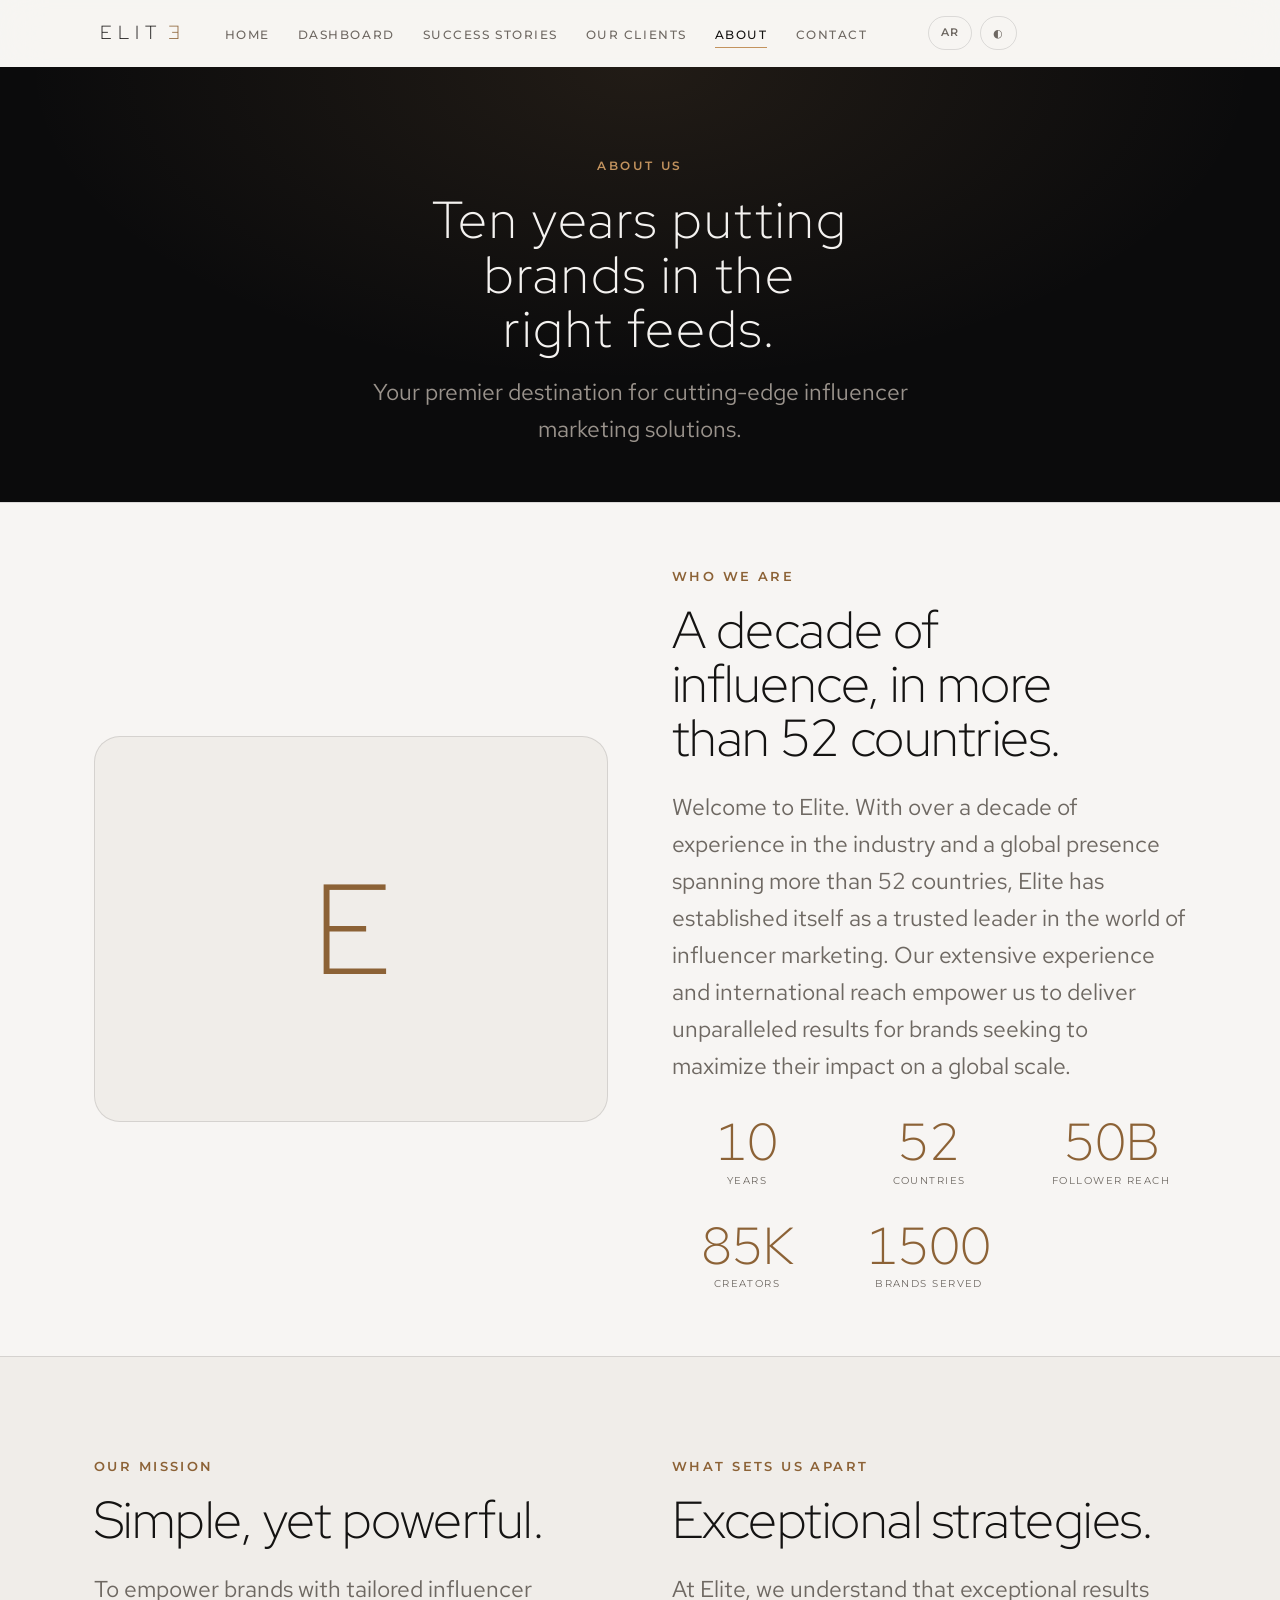
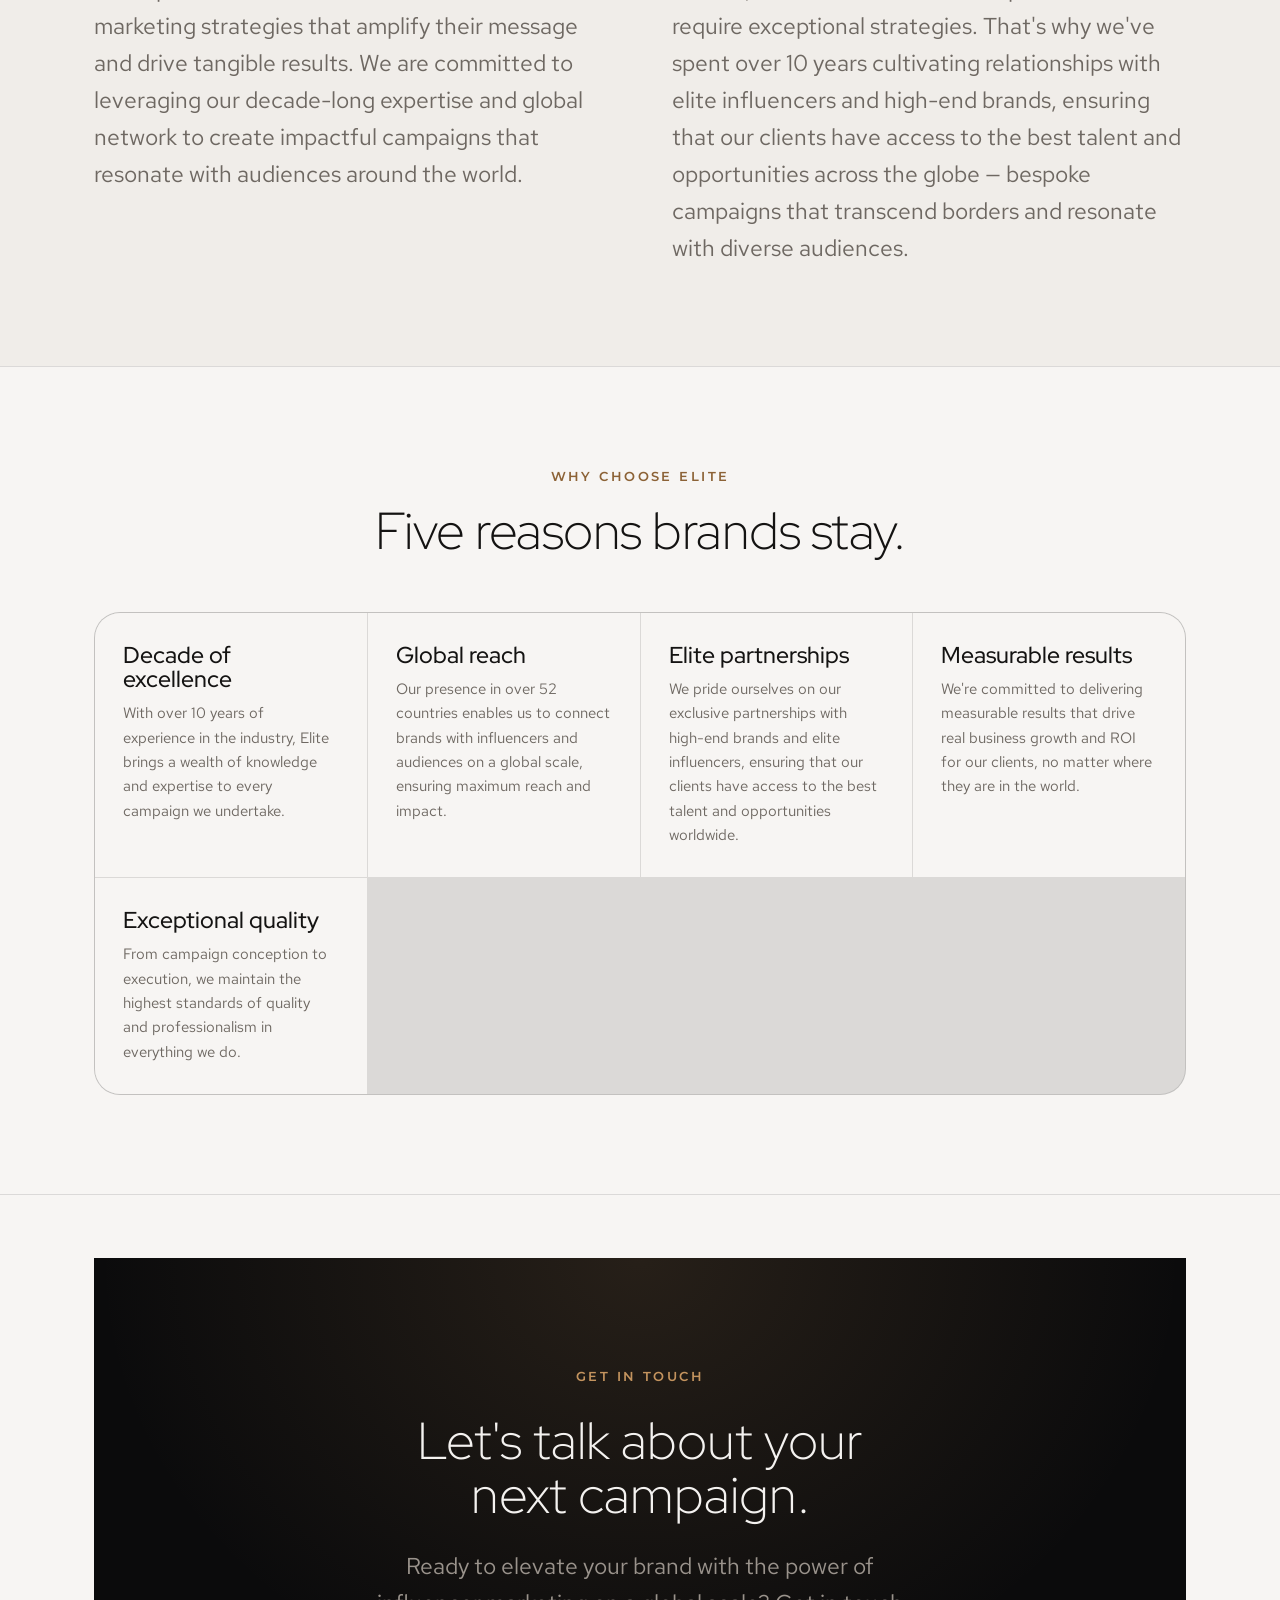
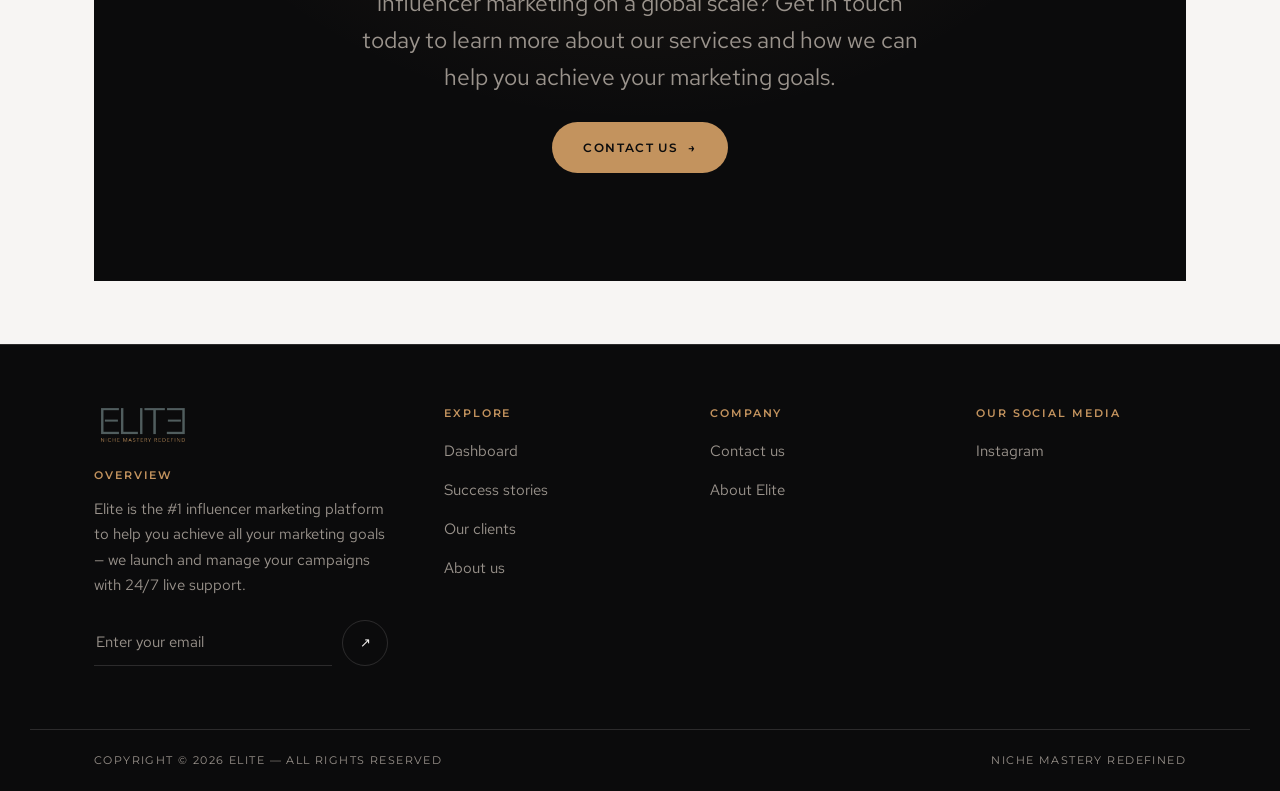
==== about.html @ cc42a71d "Elite redesign: bilingual static site with real campaign media A twelve-page EN/AR static site built" ====
<!DOCTYPE html>
<html lang="en" dir="ltr">
<head>
<meta charset="utf-8">
<meta name="viewport" content="width=device-width, initial-scale=1, viewport-fit=cover">
<title>About Us — Elite</title>
<meta name="description" content="Over a decade of influencer marketing across more than 52 countries. Elite's mission, approach and reasons brands stay.">
<meta name="theme-color" content="#0B0B0C">
<link rel="canonical" href="https://eelite.vercel.app/about.html">
<link rel="alternate" hreflang="en" href="https://eelite.vercel.app/about.html">
<link rel="alternate" hreflang="ar" href="https://eelite.vercel.app/ar/about.html">
<link rel="alternate" hreflang="x-default" href="https://eelite.vercel.app/about.html">
<link rel="icon" href="assets/img/elite-logo.svg" type="image/svg+xml">
<meta property="og:type" content="website">
<meta property="og:site_name" content="Elite">
<meta property="og:locale" content="en_US">
<meta property="og:title" content="About Us — Elite">
<meta property="og:description" content="Over a decade of influencer marketing across more than 52 countries. Elite's mission, approach and reasons brands stay.">
<meta property="og:url" content="https://eelite.vercel.app/about.html">
<meta property="og:image" content="https://eelite.vercel.app/assets/img/elite-logo.svg">
<meta name="twitter:card" content="summary_large_image">
<link rel="preconnect" href="https://fonts.googleapis.com">
<link rel="preconnect" href="https://fonts.gstatic.com" crossorigin>
<link href="https://fonts.googleapis.com/css2?family=Red+Hat+Display:wght@300;400;500;700&family=Red+Hat+Text:wght@400;500&family=Montserrat:wght@500;600&display=swap" rel="stylesheet">
<link rel="stylesheet" href="assets/css/elite.css">
<script>(function(){try{var t=localStorage.getItem('elite-theme');if(t)document.documentElement.setAttribute('data-theme',t);}catch(e){}})();</script>
</head>
<body data-page="about">
<a class="skip" href="#main">Skip to content</a>
<header class="nav" id="nav">
  <div class="wrap nav-in">
    <a class="mark nav-mark" href="index.html" aria-label="Elite — home">ELIT<span class="flip">E</span></a>
    <nav aria-label="Primary">
      <ul class="nav-links"><li><a href="index.html">Home</a></li><li><a href="dashboard.html">Dashboard</a></li><li><a href="case-studies.html">Success Stories</a></li><li><a href="sponsors.html">Our Clients</a></li><li><a href="about.html" aria-current="page">About</a></li><li><a href="contacts.html">Contact</a></li></ul>
    </nav>
    <div class="nav-tools">
      <a class="chip-btn" href="ar/about.html" hreflang="ar" lang="ar" aria-label="Switch language to Arabic">AR</a>
      <button class="chip-btn" id="theme" type="button" aria-label="Switch theme"><span aria-hidden="true">◐</span></button>
      <button class="chip-btn nav-burger" id="burger" type="button" aria-expanded="false" aria-controls="mnav" aria-label="Open menu"><span class="burger-bars" aria-hidden="true"></span></button>
    </div>
  </div>
  <nav class="mnav" id="mnav" data-open="false" aria-label="Primary, mobile"><ul class="wrap"><li><a href="index.html">Home</a></li><li><a href="dashboard.html">Dashboard</a></li><li><a href="case-studies.html">Success Stories</a></li><li><a href="sponsors.html">Our Clients</a></li><li><a href="about.html" aria-current="page">About</a></li><li><a href="contacts.html">Contact</a></li></ul></nav>
</header>

<main id="main">
  <section class="pagehead"><div class="wrap pagehead-in">
    <p class="tag">ABOUT US</p><h1>Ten years putting brands in the right feeds.</h1>
    <p class="lede">Your premier destination for cutting-edge influencer marketing solutions.</p>
  </div></section>
  <section class="sec sec--tight"><div class="wrap">
    <div class="split">
      <div class="split__media reveal" style="display:grid;place-items:center;color:var(--gold-text);font-family:'Red Hat Display',sans-serif;font-size:8rem;font-weight:300">E</div>
      <div class="reveal" style="transition-delay:.1s">
        <p class="eyebrow">Who we are</p>
        <h2 class="sec-title mt-4">A decade of influence, in more than 52 countries.</h2>
        <p class="lede mt-6">Welcome to Elite. With over a decade of experience in the industry and a global presence spanning more than 52 countries, Elite has established itself as a trusted leader in the world of influencer marketing. Our extensive experience and international reach empower us to deliver unparalleled results for brands seeking to maximize their impact on a global scale.</p>
        <div class="stat-grid mt-8">
          <div class="stat"><span class="stat__value" data-count="10">10</span><span class="stat__label">Years</span></div>
          <div class="stat"><span class="stat__value" data-count="52">52</span><span class="stat__label">Countries</span></div>
          <div class="stat"><span class="stat__value" data-count="50" data-suffix="B">50B</span><span class="stat__label">Follower reach</span></div>
          <div class="stat"><span class="stat__value" data-count="85" data-suffix="K">85K</span><span class="stat__label">Creators</span></div>
          <div class="stat"><span class="stat__value" data-count="1500">1500</span><span class="stat__label">Brands served</span></div>
        </div>
      </div>
    </div>
  </div></section>
  <section class="sec sec--sunken"><div class="wrap">
    <div class="proof">
      <div class="reveal"><p class="eyebrow">Our mission</p><h2 class="sec-title mt-4">Simple, yet powerful.</h2><p class="lede mt-6">To empower brands with tailored influencer marketing strategies that amplify their message and drive tangible results. We are committed to leveraging our decade-long expertise and global network to create impactful campaigns that resonate with audiences around the world.</p></div>
      <div class="reveal" style="transition-delay:.1s"><p class="eyebrow">What sets us apart</p><h2 class="sec-title mt-4">Exceptional strategies.</h2><p class="lede mt-6">At Elite, we understand that exceptional results require exceptional strategies. That's why we've spent over 10 years cultivating relationships with elite influencers and high-end brands, ensuring that our clients have access to the best talent and opportunities across the globe — bespoke campaigns that transcend borders and resonate with diverse audiences.</p></div>
    </div>
  </div></section>
  <section class="sec"><div class="wrap">
    <div class="sec-head sec-head--center reveal"><p class="eyebrow">Why choose Elite</p><h2 class="sec-title">Five reasons brands stay.</h2></div>
    <div class="why reveal mt-8"><div class="why-item"><h3>Decade of excellence</h3><p>With over 10 years of experience in the industry, Elite brings a wealth of knowledge and expertise to every campaign we undertake.</p></div><div class="why-item"><h3>Global reach</h3><p>Our presence in over 52 countries enables us to connect brands with influencers and audiences on a global scale, ensuring maximum reach and impact.</p></div><div class="why-item"><h3>Elite partnerships</h3><p>We pride ourselves on our exclusive partnerships with high-end brands and elite influencers, ensuring that our clients have access to the best talent and opportunities worldwide.</p></div><div class="why-item"><h3>Measurable results</h3><p>We're committed to delivering measurable results that drive real business growth and ROI for our clients, no matter where they are in the world.</p></div><div class="why-item"><h3>Exceptional quality</h3><p>From campaign conception to execution, we maintain the highest standards of quality and professionalism in everything we do.</p></div></div>
  </div></section>
  <section class="sec sec--tight"><div class="wrap">
    <div class="cta"><div class="wrap cta-in"><p class="eyebrow">Get in touch</p><h2 class="cta-title">Let's talk about your next campaign.</h2><p class="cta-lede">Ready to elevate your brand with the power of influencer marketing on a global scale? Get in touch today to learn more about our services and how we can help you achieve your marketing goals.</p><a class="btn btn-gold" href="contacts.html">Contact us <span class="arrow" aria-hidden="true">→</span></a></div></div>
  </div></section>
</main><footer class="foot">
  <div class="wrap foot-in">
    <div>
      <span class="mark foot-mark"><span class="mark-img"><img src="assets/img/elite-logo.svg" alt="Elite — Niche Mastery Redefined" width="572" height="232" loading="lazy" decoding="async"></span></span>
      <h4>Overview</h4>
      <p>Elite is the #1 influencer marketing platform to help you achieve all your marketing goals — we launch and manage your campaigns with 24/7 live support.</p>
      <form class="sub" data-validate data-success="You're subscribed. Welcome to Elite.">
        <label class="sr" for="nl-email">Email address</label>
        <input id="nl-email" type="email" name="email" placeholder="Enter your email" autocomplete="email" required>
        <button type="submit" aria-label="Subscribe to the newsletter">↗</button>
      </form>
    </div>
    <div><h4>Explore</h4><ul class="foot-list"><li><a href="dashboard.html">Dashboard</a></li><li><a href="case-studies.html">Success stories</a></li><li><a href="sponsors.html">Our clients</a></li><li><a href="about.html">About us</a></li></ul></div>
    <div><h4>Company</h4><ul class="foot-list"><li><a href="contacts.html">Contact us</a></li><li><a href="about.html">About Elite</a></li></ul></div>
    <div><h4>Our social media</h4><ul class="foot-list"><li><a href="https://instagram.com" target="_blank" rel="noopener">Instagram</a></li></ul></div>
  </div>
  <div class="wrap foot-bottom">
    <span>Copyright © <span data-year>2026</span> Elite — all rights reserved</span>
    <span>Niche Mastery Redefined</span>
  </div>
</footer>
<div class="toast" id="toast" role="status" aria-live="polite"></div>
<script src="assets/js/elite.js" defer></script>
</body>
</html>
---- assets/css/elite.css ----
/* ============================================================
   ELITƎ redesign — design system
   Ported from elite-redesign/index.html + extended for full site
   ============================================================ */

/* ============ TOKENS — light is the base set ============ */
:root{
  --bg:#F7F5F3;
  --surface:#FFFFFF;
  --surface-2:#F0EDE9;
  --ink:#141312;
  --ink-soft:#6E6862;
  --line:rgba(20,19,18,.12);
  --line-strong:rgba(20,19,18,.22);
  --gold:#C3935E;
  --gold-text:#8C6236;
  --shadow:0 1px 2px rgba(20,19,18,.04),0 12px 40px rgba(20,19,18,.07);

  /* fixed, theme-independent cinematic band */
  --obsidian:#0B0B0C;
  --on-obsidian:#F4F2F0;
  --on-obsidian-soft:#9A938C;
  --line-obsidian:rgba(244,242,240,.14);

  --maxw:1220px;
  --gutter:clamp(20px,5vw,64px);
  --r-card:26px;
  --r-pill:50px;
  --step--1:clamp(.78rem,.76rem + .1vw,.84rem);
  --step-0:clamp(1rem,.97rem + .16vw,1.09rem);
  --step-1:clamp(1.22rem,1.14rem + .38vw,1.45rem);
  --step-2:clamp(1.6rem,1.4rem + .95vw,2.3rem);
  --step-3:clamp(2.1rem,1.7rem + 1.9vw,3.4rem);
  --step-4:clamp(2.9rem,1.9rem + 4.6vw,6.2rem);
}
@media (prefers-color-scheme:dark){
  :root:not([data-theme="light"]){
    --bg:#0B0B0C; --surface:#151415; --surface-2:#1C1B1B;
    --ink:#F4F2F0; --ink-soft:#9A938C;
    --line:rgba(244,242,240,.13); --line-strong:rgba(244,242,240,.26);
    --gold-text:#D2A671;
    --shadow:0 1px 2px rgba(0,0,0,.4),0 18px 50px rgba(0,0,0,.5);
  }
}
:root[data-theme="dark"]{
  --bg:#0B0B0C; --surface:#151415; --surface-2:#1C1B1B;
  --ink:#F4F2F0; --ink-soft:#9A938C;
  --line:rgba(244,242,240,.13); --line-strong:rgba(244,242,240,.26);
  --gold-text:#D2A671;
  --shadow:0 1px 2px rgba(0,0,0,.4),0 18px 50px rgba(0,0,0,.5);
}

/* ============ BASE ============ */
*,*::before,*::after{box-sizing:border-box}
[hidden]{display:none !important}
body{
  margin:0;background:var(--bg);color:var(--ink);
  font-family:"Red Hat Text",system-ui,-apple-system,"Segoe UI",sans-serif;
  font-size:var(--step-0);line-height:1.6;
  -webkit-font-smoothing:antialiased;text-rendering:optimizeLegibility;
}
h1,h2,h3,h4{font-family:"Red Hat Display",system-ui,sans-serif;font-weight:300;margin:0;text-wrap:balance;line-height:1.05}
p{margin:0}
a{color:inherit;text-decoration:none}
img{max-width:100%}
ul,ol{margin:0;padding:0}
li{list-style:none}
:root[data-theme="dark"]{color-scheme:dark}
:root[data-theme="light"]{color-scheme:light}
:root:not([data-theme]){color-scheme:light dark}
:root{color-scheme:light dark}
:focus-visible{outline:2px solid var(--gold);outline-offset:3px;border-radius:4px}
.wrap{max-width:var(--maxw);margin-inline:auto;padding-inline:var(--gutter)}
.eyebrow{
  font-family:Montserrat,system-ui,sans-serif;font-weight:600;
  font-size:var(--step--1);letter-spacing:.18em;text-transform:uppercase;
  color:var(--gold-text);margin:0;
}
.skip{position:absolute;left:-9999px;top:0;background:var(--gold);color:#0B0B0C;padding:12px 20px;z-index:100;border-radius:0 0 12px 0}
.skip:focus{left:0}

/* ============ WORDMARK ============ */
.mark{
  font-family:"Red Hat Display",system-ui,sans-serif;font-weight:300;
  letter-spacing:.34em;text-indent:.34em;white-space:nowrap;
}
.mark .flip{display:inline-block;transform:scaleX(-1)}

/* ============ NAV ============ */
.nav{
  position:sticky;top:0;z-index:50;
  background:color-mix(in srgb,var(--bg) 78%,transparent);
  backdrop-filter:saturate(180%) blur(20px);
  -webkit-backdrop-filter:saturate(180%) blur(20px);
  border-bottom:1px solid transparent;transition:border-color .3s ease;
}
.nav[data-stuck="true"]{border-bottom-color:var(--line)}
.nav-in{display:flex;align-items:center;gap:clamp(12px,3vw,40px);height:66px}
.nav-mark{font-size:1.16rem;color:var(--ink)}
.nav-mark .flip{color:var(--gold-text)}
.nav-links{display:flex;gap:clamp(14px,2.2vw,30px);margin-left:auto;list-style:none;padding:0;margin-block:0}
.nav-links a{
  font-family:Montserrat,system-ui,sans-serif;font-weight:500;font-size:.735rem;
  letter-spacing:.13em;text-transform:uppercase;color:var(--ink-soft);
  padding:8px 0;position:relative;transition:color .25s ease;
}
.nav-links a:hover,.nav-links a[aria-current="page"]{color:var(--ink)}
.nav-links a::after{
  content:"";position:absolute;left:0;right:0;bottom:2px;height:1px;
  background:var(--gold);transform:scaleX(0);transform-origin:left;transition:transform .3s cubic-bezier(.4,0,.2,1);
}
.nav-links a:hover::after,.nav-links a[aria-current="page"]::after{transform:scaleX(1)}
.nav-tools{display:flex;align-items:center;gap:8px;margin-left:clamp(8px,2vw,22px)}
.chip-btn{
  display:inline-flex;align-items:center;justify-content:center;gap:6px;
  height:34px;min-width:34px;padding:0 12px;border-radius:var(--r-pill);
  border:1px solid var(--line);background:transparent;color:var(--ink-soft);
  font-family:Montserrat,system-ui,sans-serif;font-weight:600;font-size:.7rem;letter-spacing:.1em;
  cursor:pointer;transition:border-color .25s ease,color .25s ease;text-decoration:none;
}
.chip-btn:hover{border-color:var(--line-strong);color:var(--ink)}
.nav-burger{display:none}
.burger-bars{display:block;width:15px;height:9px;position:relative}
.burger-bars::before,.burger-bars::after{
  content:"";position:absolute;left:0;right:0;height:1px;background:currentColor;
  transition:transform .3s cubic-bezier(.4,0,.2,1),top .3s ease;
}
.burger-bars::before{top:0}
.burger-bars::after{top:8px}
.nav-burger[aria-expanded="true"] .burger-bars::before{top:4px;transform:rotate(45deg)}
.nav-burger[aria-expanded="true"] .burger-bars::after{top:4px;transform:rotate(-45deg)}

/* mobile drawer */
.mnav{display:none;border-top:1px solid var(--line);background:var(--bg)}
.mnav[data-open="true"]{display:block}
.mnav ul{list-style:none;margin:0;padding:6px 0 16px;display:grid}
.mnav a{
  display:block;padding:14px 0;border-bottom:1px solid var(--line);color:var(--ink-soft);
  font-family:Montserrat,system-ui,sans-serif;font-weight:500;font-size:.78rem;
  letter-spacing:.13em;text-transform:uppercase;transition:color .25s ease;
}
.mnav li:last-child a{border-bottom:0}
.mnav a:hover,.mnav a[aria-current="page"]{color:var(--ink)}
@media (max-width:860px){
  .nav-links{display:none}
  .nav-burger{display:inline-flex}
  .nav-in{gap:10px}
  .nav-tools{margin-left:auto}
}
@media (min-width:861px){.mnav{display:none}}

/* ============ BUTTONS ============ */
.btn{
  display:inline-flex;align-items:center;justify-content:center;gap:10px;
  padding:15px 30px;border-radius:var(--r-pill);border:1px solid transparent;cursor:pointer;
  font-family:Montserrat,system-ui,sans-serif;font-weight:600;font-size:.775rem;
  letter-spacing:.11em;text-transform:uppercase;
  transition:transform .3s cubic-bezier(.4,0,.2,1),background .3s ease,border-color .3s ease,color .3s ease;
  text-decoration:none;
}
.btn:hover{transform:translateY(-2px)}
.btn-gold{background:var(--gold);color:#0B0B0C}
.btn-gold:hover{background:#D2A671}
.btn-ghost{border-color:var(--line-strong);color:var(--ink);background:transparent}
.btn-ghost:hover{border-color:var(--gold);color:var(--gold-text)}
.btn-ghost-dark{border-color:var(--line-obsidian);color:var(--on-obsidian)}
.btn-ghost-dark:hover{border-color:var(--gold);color:var(--gold)}
.btn-block{display:flex;width:100%}
.btn .arrow{transition:transform .3s cubic-bezier(.4,0,.2,1)}
.btn:hover .arrow{transform:translateX(4px)}

/* ============ HERO (always obsidian) ============ */
.hero{
  position:relative;background:var(--obsidian);color:var(--on-obsidian);
  min-height:min(92svh,860px);display:flex;flex-direction:column;justify-content:center;
  overflow:hidden;isolation:isolate;
}
.hero::before{
  content:"";position:absolute;inset:0;z-index:-2;
  background:
    radial-gradient(120% 80% at 50% 8%,rgba(195,147,94,.13),transparent 58%),
    radial-gradient(90% 60% at 50% 100%,rgba(195,147,94,.06),transparent 60%),
    linear-gradient(180deg,#141314 0%,#0B0B0C 55%,#08080A 100%);
}
.hero::after{
  content:"";position:absolute;inset:0;z-index:-1;opacity:.5;pointer-events:none;
  background-image:url("data:image/svg+xml;utf8,<svg xmlns='http://www.w3.org/2000/svg' width='140' height='140'><filter id='n'><feTurbulence type='fractalNoise' baseFrequency='.85' numOctaves='3'/><feColorMatrix type='saturate' values='0'/></filter><rect width='140' height='140' filter='url(%23n)' opacity='.35'/></svg>");
}
.hero-in{padding-block:clamp(70px,11vh,130px) clamp(28px,5vh,52px);display:grid;gap:clamp(22px,4vh,40px);justify-items:center;text-align:center}
.hero .eyebrow{color:var(--gold)}
.hero-mark{font-size:var(--step-4);color:var(--on-obsidian);display:flex;justify-content:center}
.hero-mark span{display:inline-block}
.hero-tag{
  font-family:"Red Hat Display",system-ui,sans-serif;font-weight:300;
  font-size:var(--step-1);letter-spacing:.42em;text-indent:.42em;
  text-transform:uppercase;color:var(--on-obsidian);margin:0;
}
.hero-lede{max-width:56ch;color:var(--on-obsidian-soft);font-size:var(--step-1);line-height:1.55;font-weight:400}
.hero-cta{display:flex;flex-wrap:wrap;gap:14px;justify-content:center}

/* hero stat rail */
.rail{border-top:1px solid var(--line-obsidian);margin-top:clamp(24px,5vh,56px)}
.rail-in{display:grid;grid-template-columns:repeat(4,1fr)}
.rail-item{padding:24px 10px;text-align:center;border-left:1px solid var(--line-obsidian)}
.rail-item:first-child{border-left:0}
.rail-n{
  font-family:"Red Hat Display",system-ui,sans-serif;font-weight:300;font-size:var(--step-2);
  color:var(--gold);display:block;font-variant-numeric:tabular-nums;line-height:1;
}
.rail-l{
  font-family:Montserrat,system-ui,sans-serif;font-weight:500;font-size:.66rem;
  letter-spacing:.16em;text-transform:uppercase;color:var(--on-obsidian-soft);margin-top:9px;display:block;
}
@media (max-width:640px){
  .rail-in{grid-template-columns:repeat(2,1fr)}
  .rail-item:nth-child(3){border-left:0}
  .rail-item:nth-child(n+3){border-top:1px solid var(--line-obsidian)}
}

/* ============ SECTION SYSTEM ============ */
.sec{padding-block:clamp(72px,11vh,132px);border-top:1px solid var(--line)}
.sec--tight{padding-block:clamp(48px,7vh,80px)}
.sec--sunken{background:var(--surface-2)}
.sec-head{display:grid;gap:16px;max-width:64ch;margin-bottom:clamp(38px,6vh,64px)}
.sec-head--center{margin-inline:auto;text-align:center;justify-items:center}
.sec-title{font-size:var(--step-3);letter-spacing:-.01em}
.sec-sub{color:var(--ink-soft);font-size:var(--step-1);font-weight:400;line-height:1.55}
.lede{color:var(--ink-soft);font-size:var(--step-1);line-height:1.6;max-width:60ch}

/* ============ TRUST MARQUEE ============ */
.trust{padding-block:clamp(46px,7vh,74px);border-top:1px solid var(--line);overflow:hidden}
.trust-head{display:flex;flex-wrap:wrap;align-items:baseline;gap:12px 20px;margin-bottom:34px}
.trust-note{color:var(--ink-soft);font-size:var(--step--1)}
.marquee{
  position:relative;display:flex;
  -webkit-mask-image:linear-gradient(90deg,transparent,#000 9%,#000 91%,transparent);
  mask-image:linear-gradient(90deg,transparent,#000 9%,#000 91%,transparent);
}
.marquee-track{display:flex;flex:0 0 auto;align-items:center;animation:slide 62s linear infinite}
.marquee:hover .marquee-track{animation-play-state:paused}
@keyframes slide{from{transform:translateX(0)}to{transform:translateX(-100%)}}
.logo-cell{
  flex:0 0 auto;padding:0 clamp(24px,3.4vw,52px);
  font-family:"Red Hat Display",system-ui,sans-serif;font-weight:400;
  font-size:clamp(1rem,1.6vw,1.32rem);letter-spacing:.15em;text-transform:uppercase;
  color:var(--ink-soft);opacity:.72;white-space:nowrap;transition:color .3s ease,opacity .3s ease;
}
.logo-cell:hover{color:var(--gold-text);opacity:1}

/* ============ SERVICES ============ */
.svc-grid{display:grid;grid-template-columns:repeat(auto-fit,minmax(255px,1fr));gap:clamp(16px,2vw,24px)}
.svc{
  position:relative;background:var(--surface);border:1px solid var(--line);
  border-radius:var(--r-card);padding:30px 28px 34px;display:grid;gap:14px;align-content:start;
  overflow:hidden;transition:transform .45s cubic-bezier(.4,0,.2,1),border-color .45s ease,box-shadow .45s ease;
}
.svc:hover{transform:translateY(-6px);border-color:var(--line-strong);box-shadow:var(--shadow)}
.svc::before{
  content:"";position:absolute;inset:0 0 auto 0;height:1px;
  background:linear-gradient(90deg,transparent,var(--gold),transparent);
  transform:scaleX(0);transition:transform .55s cubic-bezier(.4,0,.2,1);
}
.svc:hover::before{transform:scaleX(1)}
.svc-idx{
  font-family:Montserrat,system-ui,sans-serif;font-weight:600;font-size:.66rem;
  letter-spacing:.18em;color:var(--gold-text);font-variant-numeric:tabular-nums;
}
.svc-title{font-size:var(--step-2);line-height:1.06}
.svc-title b{display:block;font-weight:700;letter-spacing:-.01em}
.svc-title span{display:block;font-weight:300;color:var(--ink-soft)}
.svc-copy{color:var(--ink-soft);font-size:var(--step-0);line-height:1.62}

/* ============ WHY ELITE ============ */
.why{
  display:grid;grid-template-columns:repeat(auto-fit,minmax(248px,1fr));gap:1px;
  background:var(--line);border:1px solid var(--line);border-radius:var(--r-card);overflow:hidden;
}
.why-item{background:var(--bg);padding:30px 28px;display:grid;gap:10px;align-content:start;transition:background .35s ease}
.why-item:hover{background:var(--surface-2)}
.why-item h3{font-size:var(--step-1);font-weight:500}
.why-item p{color:var(--ink-soft);font-size:.95rem;line-height:1.6}

/* ============ MARKET / PROOF ============ */
.proof{display:grid;grid-template-columns:repeat(auto-fit,minmax(300px,1fr));gap:clamp(28px,5vw,72px)}
.proof h3{font-size:var(--step-1);font-weight:500;margin-bottom:22px}
.meters{display:grid;gap:18px}
.meter-row{display:grid;gap:8px}
.meter-top{display:flex;justify-content:space-between;align-items:baseline;gap:16px}
.meter-name{font-size:var(--step-0)}
.meter-val{
  font-family:Montserrat,system-ui,sans-serif;font-weight:600;font-size:.78rem;
  color:var(--gold-text);font-variant-numeric:tabular-nums;
}
.meter-bar{height:3px;background:var(--line);border-radius:2px;overflow:hidden}
.meter-fill{
  display:block;height:100%;width:0;border-radius:2px;
  background:linear-gradient(90deg,var(--gold),#8C6236);
  transition:width 1.3s cubic-bezier(.16,1,.3,1);
}

/* ============ KPI ============ */
.kpi-grid{display:grid;grid-template-columns:repeat(auto-fit,minmax(220px,1fr));gap:clamp(16px,2vw,24px)}
.kpi{
  background:var(--surface);border:1px solid var(--line);border-radius:var(--r-card);
  padding:26px 24px;display:grid;gap:10px;align-content:start;
}
.kpi__top{display:flex;justify-content:space-between;align-items:center}
.kpi__label{font-family:Montserrat,system-ui,sans-serif;font-size:.66rem;letter-spacing:.14em;text-transform:uppercase;color:var(--ink-soft)}
.kpi__icon{color:var(--gold-text)}
.kpi__value{font-family:"Red Hat Display",system-ui,sans-serif;font-weight:300;font-size:var(--step-3);font-variant-numeric:tabular-nums;line-height:1}
.kpi__delta{font-size:.78rem;color:var(--ink-soft)}

/* ============ CARD (generic) ============ */
.card{
  background:var(--surface);border:1px solid var(--line);border-radius:var(--r-card);
  padding:30px 28px;display:grid;gap:14px;align-content:start;
}
.card--hover{transition:transform .45s cubic-bezier(.4,0,.2,1),border-color .45s ease,box-shadow .45s ease}
.card--hover:hover{transform:translateY(-4px);border-color:var(--line-strong);box-shadow:var(--shadow)}
.card--sunken{background:var(--surface-2)}
.card__icon{width:42px;height:42px;display:grid;place-items:center;color:var(--gold-text);border:1px solid var(--line);border-radius:50%}
.card__title{font-size:var(--step-1);font-weight:500}
.h4{font-size:var(--step-1);font-weight:500}
.muted{color:var(--ink-soft)}

/* ============ STATS ============ */
.stat{display:grid;gap:4px;justify-items:center;text-align:center}
.stat__value{font-family:"Red Hat Display",system-ui,sans-serif;font-weight:300;font-size:var(--step-3);color:var(--gold-text);line-height:1;font-variant-numeric:tabular-nums}
.stat__label{font-family:Montserrat,system-ui,sans-serif;font-size:.64rem;letter-spacing:.14em;text-transform:uppercase;color:var(--ink-soft)}
.stat-grid{display:grid;grid-template-columns:repeat(auto-fit,minmax(120px,1fr));gap:clamp(16px,3vw,32px)}

/* ============ SPLIT ============ */
.split{display:grid;grid-template-columns:1fr 1fr;gap:clamp(32px,5vw,72px);align-items:center}
.split--reverse{grid-template-columns:1fr 1fr}
.split--reverse .split__media{order:2}
.split__media{position:relative;aspect-ratio:4/3;border-radius:var(--r-card);background:var(--surface-2);overflow:hidden;border:1px solid var(--line)}
@media (max-width:760px){
  .split,.split--reverse{grid-template-columns:1fr}
  .split--reverse .split__media{order:0}
}

/* ============ PROCESS / STEPS ============ */
.steps{display:grid;gap:24px}
.step{display:grid;grid-template-columns:48px 1fr;gap:18px;align-items:start}
.step__num{
  width:48px;height:48px;border-radius:50%;border:1px solid var(--line);
  display:grid;place-items:center;font-family:Montserrat,system-ui,sans-serif;font-weight:600;
  color:var(--gold-text);background:var(--surface);
}
.step h3{font-size:var(--step-1);font-weight:500;margin-bottom:6px}
.step p{color:var(--ink-soft);font-size:.95rem}

/* ============ CHIPS / FILTER ============ */
.chips{display:flex;flex-wrap:wrap;gap:8px}
.chip-toggle{
  font-family:Montserrat,system-ui,sans-serif;font-weight:500;font-size:.72rem;letter-spacing:.1em;
  text-transform:uppercase;padding:9px 16px;border-radius:var(--r-pill);border:1px solid var(--line);
  background:transparent;color:var(--ink-soft);cursor:pointer;transition:all .25s ease;
}
.chip-toggle:hover{border-color:var(--line-strong);color:var(--ink)}
.chip-toggle[aria-pressed="true"]{background:var(--gold);color:#0B0B0C;border-color:var(--gold)}
.chip-toggle .count{opacity:.6;margin-left:4px}

/* ============ LOGO GRID (clients) ============ */
.logo-grid{display:grid;grid-template-columns:repeat(auto-fill,minmax(200px,1fr));gap:clamp(12px,1.5vw,18px)}
.logo-cell-grid{
  display:grid;place-items:center;text-align:center;padding:24px 18px;
  background:var(--surface);border:1px solid var(--line);border-radius:var(--r-card);
  font-family:"Red Hat Display",system-ui,sans-serif;font-weight:400;font-size:1.05rem;
  color:var(--ink-soft);letter-spacing:.04em;transition:all .3s ease;
}
.logo-cell-grid:hover{transform:translateY(-3px);border-color:var(--gold);color:var(--gold-text)}

/* ============ FORM ============ */
.form-grid{display:grid;grid-template-columns:1fr 1fr;gap:18px}
.field{display:grid;gap:6px}
.field--full{grid-column:1/-1}
.field__label{font-family:Montserrat,system-ui,sans-serif;font-size:.68rem;letter-spacing:.1em;text-transform:uppercase;color:var(--ink-soft);font-weight:600}
.field__label .req{color:var(--gold-text)}
.input,.select,.textarea{
  width:100%;padding:13px 16px;border:1px solid var(--line);border-radius:14px;
  background:var(--surface);color:var(--ink);font-family:inherit;font-size:var(--step-0);
  transition:border-color .25s ease;
}
.input:focus,.select:focus,.textarea:focus{outline:0;border-color:var(--gold)}
.textarea{min-height:120px;resize:vertical}
.field__error{font-size:.74rem;color:#C04848;display:none}
.field.is-invalid .field__error{display:block}
.field.is-invalid .input,.field.is-invalid .select,.field.is-invalid .textarea{border-color:#C04848}
.check{display:flex;align-items:center;gap:10px;font-size:.92rem;color:var(--ink-soft);cursor:pointer}
.check input{accent-color:var(--gold)}

/* segmented control (tabs) */
.segmented{display:inline-flex;padding:4px;background:var(--surface-2);border-radius:var(--r-pill);gap:4px}
.segmented button{
  border:0;background:transparent;padding:9px 18px;border-radius:var(--r-pill);cursor:pointer;
  font-family:Montserrat,system-ui,sans-serif;font-weight:600;font-size:.74rem;letter-spacing:.1em;
  text-transform:uppercase;color:var(--ink-soft);transition:all .25s ease;
}
.segmented button[aria-selected="true"]{background:var(--surface);color:var(--ink);box-shadow:0 1px 3px rgba(0,0,0,.08)}

/* ============ ACCORDION ============ */
.acc{display:grid;border:1px solid var(--line);border-radius:var(--r-card);overflow:hidden;background:var(--surface)}
.acc__item{border-bottom:1px solid var(--line)}
.acc__item:last-child{border-bottom:0}
.acc__trigger{
  width:100%;text-align:left;background:transparent;border:0;padding:22px 26px;cursor:pointer;
  font-family:"Red Hat Display",system-ui,sans-serif;font-size:var(--step-1);font-weight:500;color:var(--ink);
  display:flex;justify-content:space-between;align-items:center;gap:16px;
}
.acc__icon{width:14px;height:14px;position:relative;flex:0 0 auto}
.acc__icon::before,.acc__icon::after{content:"";position:absolute;background:var(--gold-text);transition:transform .3s ease}
.acc__icon::before{top:6px;left:0;right:0;height:2px}
.acc__icon::after{left:6px;top:0;bottom:0;width:2px}
.acc__item[data-open="true"] .acc__icon::after{transform:scaleY(0)}
.acc__trigger[aria-expanded="true"]{color:var(--gold-text)}
.acc__panel{overflow:hidden;max-height:0;transition:max-height .4s ease}
.acc__panel-in{padding:0 26px 24px;color:var(--ink-soft);font-size:var(--step-0);line-height:1.6}

/* ============ SEARCH INPUT ============ */
.search-row{display:flex;flex-wrap:wrap;gap:16px;align-items:center;justify-content:space-between}
.search-input{
  flex:1 1 280px;max-width:380px;padding:13px 18px;border:1px solid var(--line);
  border-radius:var(--r-pill);background:var(--surface);color:var(--ink);font-family:inherit;
  font-size:var(--step-0);transition:border-color .25s ease;
}
.search-input:focus{outline:0;border-color:var(--gold)}

/* ============ STATE (empty) ============ */
.state{display:grid;grid-template-columns:auto 1fr;gap:20px;align-items:center;padding:32px;background:var(--surface);border:1px solid var(--line);border-radius:var(--r-card)}
.state h3{font-size:var(--step-1);font-weight:500;margin-bottom:6px}
.state p{color:var(--ink-soft);font-size:.92rem}
.state__icon{width:48px;height:48px;color:var(--ink-soft)}

/* ============ DASHBOARD DEMO ============ */
.demo-card{
  background:var(--surface);border:1px solid var(--line);border-radius:var(--r-card);
  padding:24px;display:grid;gap:18px;align-content:start;
}
.demo-card__head{display:flex;justify-content:space-between;align-items:baseline;gap:16px}
.demo-list{display:grid;gap:10px}
.demo-row{display:grid;grid-template-columns:1fr auto auto;gap:16px;align-items:center;padding:12px 0;border-bottom:1px solid var(--line)}
.demo-row:last-child{border-bottom:0}
.demo-row__name{font-weight:500}
.demo-row__stage{font-family:Montserrat,system-ui,sans-serif;font-size:.68rem;letter-spacing:.1em;text-transform:uppercase;color:var(--ink-soft);padding:4px 10px;border:1px solid var(--line);border-radius:var(--r-pill)}
.demo-row__n{font-family:"Red Hat Display",system-ui,sans-serif;font-weight:300;color:var(--gold-text);font-variant-numeric:tabular-nums}

/* ============ CTA BAND (always obsidian) ============ */
.cta{background:var(--obsidian);color:var(--on-obsidian);position:relative;overflow:hidden}
.cta::before{content:"";position:absolute;inset:0;background:radial-gradient(80% 120% at 50% 0%,rgba(195,147,94,.15),transparent 62%)}
.cta-in{position:relative;padding-block:clamp(76px,12vh,128px);display:grid;gap:26px;justify-items:center;text-align:center;max-width:64ch;margin-inline:auto}
.cta-title{font-size:var(--step-3);color:var(--on-obsidian)}
.cta-lede{color:var(--on-obsidian-soft);font-size:var(--step-1)}
.cta .eyebrow{color:var(--gold)}

/* ============ PAGE HEAD ============ */
.pagehead{background:var(--obsidian);color:var(--on-obsidian);padding-block:clamp(60px,10vh,110px) clamp(40px,6vh,72px);text-align:center;position:relative;overflow:hidden}
.pagehead::before{content:"";position:absolute;inset:0;background:radial-gradient(80% 120% at 50% 0%,rgba(195,147,94,.12),transparent 60%)}
.pagehead-in{position:relative;display:grid;gap:18px;justify-items:center;max-width:64ch;margin-inline:auto}
.pagehead h1{font-size:var(--step-3);letter-spacing:.04em;font-weight:300}
.pagehead .tag{font-family:Montserrat,system-ui,sans-serif;font-size:.72rem;letter-spacing:.24em;text-transform:uppercase;color:var(--gold);font-weight:600}
.pagehead .lede{color:var(--on-obsidian-soft);font-size:var(--step-1);line-height:1.6;max-width:60ch}
.pagehead .row{display:flex;flex-wrap:wrap;gap:14px;justify-content:center;margin-top:8px}

/* ============ FOOTER ============ */
.foot{background:var(--obsidian);color:var(--on-obsidian);border-top:1px solid var(--line-obsidian)}
.foot-in{padding-block:clamp(50px,7vh,76px);display:grid;grid-template-columns:minmax(260px,1.4fr) repeat(auto-fit,minmax(170px,1fr));gap:clamp(30px,5vw,56px)}
.foot h4{
  font-family:Montserrat,system-ui,sans-serif;font-weight:600;font-size:.7rem;
  letter-spacing:.17em;text-transform:uppercase;color:var(--gold);margin-bottom:16px;
}
.foot p{color:var(--on-obsidian-soft);font-size:.95rem;max-width:44ch;line-height:1.65}
.foot-mark{font-size:1.3rem;color:var(--on-obsidian);margin-bottom:18px;display:inline-block}
.foot-mark .flip{color:var(--gold)}
.foot-list{list-style:none;padding:0;margin:0;display:grid;gap:11px}
.foot-list a{color:var(--on-obsidian-soft);font-size:.92rem;transition:color .25s ease}
.foot-list a:hover{color:var(--gold)}
.sub{display:flex;gap:10px;margin-top:22px;max-width:400px}
.sub input{
  flex:1;background:transparent;border:0;border-bottom:1px solid var(--line-obsidian);
  color:var(--on-obsidian);padding:12px 2px;font-family:inherit;font-size:.95rem;
  transition:border-color .3s ease;
}
.sub input::placeholder{color:var(--on-obsidian-soft)}
.sub input:focus{outline:0;border-bottom-color:var(--gold)}
.sub button{
  background:transparent;border:1px solid var(--line-obsidian);color:var(--on-obsidian);
  border-radius:var(--r-pill);width:46px;height:46px;cursor:pointer;flex:0 0 auto;
  transition:border-color .3s ease,color .3s ease,transform .3s ease;
}
.sub button:hover{border-color:var(--gold);color:var(--gold);transform:translateY(-2px)}
.foot-bottom{
  border-top:1px solid var(--line-obsidian);padding-block:22px;
  display:flex;flex-wrap:wrap;gap:10px 24px;justify-content:space-between;align-items:center;
  font-family:Montserrat,system-ui,sans-serif;font-size:.68rem;letter-spacing:.13em;
  text-transform:uppercase;color:var(--on-obsidian-soft);
}
.sr{position:absolute;left:-9999px}
.toast{
  position:fixed;bottom:24px;left:50%;transform:translateX(-50%) translateY(20px);
  background:var(--obsidian);color:var(--on-obsidian);padding:14px 22px;border-radius:var(--r-pill);
  border:1px solid var(--gold);font-size:.9rem;opacity:0;pointer-events:none;transition:all .4s cubic-bezier(.16,1,.3,1);z-index:200;
}
.toast.is-show{opacity:1;transform:translateX(-50%) translateY(0)}

/* ============ MOTION ============ */
.reveal{opacity:0;transform:translateY(22px);transition:opacity .85s cubic-bezier(.16,1,.3,1),transform .85s cubic-bezier(.16,1,.3,1)}
.reveal.in{opacity:1;transform:none}
.hero-mark span{opacity:0;transform:translateY(30px);animation:rise .95s cubic-bezier(.16,1,.3,1) forwards}
.hero-fade{opacity:0;animation:fade 1s ease forwards}
@keyframes rise{to{opacity:1;transform:none}}
@keyframes fade{to{opacity:1}}
@media (prefers-reduced-motion:reduce){
  *,*::before,*::after{animation-duration:.001ms !important;animation-iteration-count:1 !important;transition-duration:.001ms !important}
  .reveal{opacity:1;transform:none}
  .hero-mark span,.hero-fade{opacity:1;transform:none}
}

/* ============ HELPERS ============ */
.center{text-align:center}
.mt-4{margin-top:16px}.mt-6{margin-top:24px}.mt-8{margin-top:32px}.mt-10{margin-top:40px}.mt-12{margin-top:48px}.mt-16{margin-top:64px}
.row{display:flex;flex-wrap:wrap;gap:14px;align-items:center}
.gold{color:var(--gold-text)}
.subtle{color:var(--ink-soft);font-size:.86rem}
.stack{display:grid;gap:14px}
.link-arrow{display:inline-flex;align-items:center;gap:8px;font-family:Montserrat,system-ui,sans-serif;font-weight:600;font-size:.78rem;letter-spacing:.1em;text-transform:uppercase;color:var(--gold-text);transition:color .25s ease}
.link-arrow:hover{color:var(--ink)}
.link-arrow .arrow{transition:transform .3s cubic-bezier(.4,0,.2,1)}
.link-arrow:hover .arrow{transform:translateX(4px)}
/* ============================================================
   CSS-ONLY ARTWORK
   Elegant generated surfaces so a card never waits on an image.
   Drop a real photo in as <img> inside the same container to replace one.
   ============================================================ */
.art{position:absolute;inset:0;overflow:hidden}
.art::before{
  content:"";position:absolute;inset:-20%;
  background-image:repeating-linear-gradient(115deg,rgba(255,255,255,.055) 0 1px,transparent 1px 13px);
  transform:rotate(-4deg);
}
.art::after{
  content:"";position:absolute;inset:0;
  background:radial-gradient(70% 70% at 30% 20%,rgba(255,255,255,.12),transparent 60%);
}
.art--1{background:linear-gradient(145deg,#0E0F12,#23252B 55%,#101115)}
.art--2{background:linear-gradient(145deg,#171310,#3A2C1C 60%,#151210)}
.art--3{background:linear-gradient(145deg,#0D0F12,#1D2830 58%,#0D0F12)}
.art--4{background:linear-gradient(145deg,#12100D,#2E2419 55%,#100E0C)}
.art--5{background:linear-gradient(145deg,#101115,#2A2118 60%,#0D0E11)}
.art--6{background:linear-gradient(145deg,#101318,#22303A 58%,#0E1013)}
.art--gold{background:linear-gradient(140deg,#7C5828,#D2A868 48%,#8A6533)}

/* ============================================================
   SERVICE CARD — with imagery
   ============================================================ */
.svc--media{padding:0;gap:0}
.svc__visual{position:relative;aspect-ratio:4/3;overflow:hidden;background:var(--surface-2);border-bottom:1px solid var(--line)}
.svc__visual img{
  width:100%;height:100%;object-fit:cover;display:block;
  opacity:0;transition:opacity .7s ease,transform .9s cubic-bezier(.16,1,.3,1);
}
.svc__visual img.is-loaded{opacity:1}
.svc:hover .svc__visual img.is-loaded{transform:scale(1.05)}
.svc__visual::after{content:"";position:absolute;inset:0;background:linear-gradient(180deg,rgba(8,8,10,.05),rgba(8,8,10,.5))}
.svc__badge{
  position:absolute;z-index:2;inset-block-start:16px;inset-inline-start:16px;
  font-family:Montserrat,system-ui,sans-serif;font-weight:600;font-size:.62rem;
  letter-spacing:.18em;color:var(--on-obsidian);
  background:rgba(11,11,12,.55);backdrop-filter:blur(8px);
  padding:7px 12px;border-radius:var(--r-pill);border:1px solid rgba(244,242,240,.18);
}
.svc--media .svc-body{padding:26px 28px 32px;display:grid;gap:12px}

/* ============================================================
   WORDMARK — logo image with text fallback
   ============================================================ */
.mark-img{display:inline-flex;align-items:center}
.mark-img img{height:26px;width:auto;display:block}
.foot-mark .mark-img img{height:34px}
/* The logo art is light-on-dark; invert it when it sits on a light surface. */
:root[data-theme="light"] .nav-mark .mark-img img{filter:invert(1) hue-rotate(180deg)}
@media (prefers-color-scheme:light){
  :root:not([data-theme="dark"]) .nav-mark .mark-img img{filter:invert(1) hue-rotate(180deg)}
}

/* ============================================================
   INTERACTION POLISH
   ============================================================ */
body.is-menu-open{overflow:hidden}
img.is-broken{visibility:hidden}
/* WCAG 2.2 target size: keep every control comfortably tappable on touch input. */
@media (pointer:coarse){
  .chip-btn{height:44px;min-width:44px;padding:0 16px}
  .chip-toggle{min-height:44px;padding:12px 18px}
  .nav-links a{padding:12px 0}
  .foot-list a{display:inline-block;padding:4px 0}
}
.chip-toggle[disabled]{opacity:.38;cursor:not-allowed}
.chip-toggle[disabled]:hover{border-color:var(--line);color:var(--ink-soft)}

/* ============================================================
   CAMPAIGN MEDIA — real films and stills on the story cards
   ============================================================ */
.story__video,.story__still{
  position:absolute;inset:0;width:100%;height:100%;
  object-fit:cover;display:block;background:var(--surface-2);
}
/* In the carousel the media fills the whole card, behind the label gradient. */

.story__logo{
  position:absolute;z-index:2;inset-block-start:12px;inset-inline-start:12px;
  width:40px;height:40px;border-radius:10px;object-fit:contain;
  background:rgba(255,255,255,.92);padding:5px;
  box-shadow:0 2px 10px rgba(8,8,10,.28);
}

.story__play{
  position:absolute;z-index:3;inset-block-end:12px;inset-inline-end:12px;
  width:44px;height:44px;border-radius:50%;cursor:pointer;
  display:grid;place-items:center;
  border:1px solid rgba(244,242,240,.28);
  background:rgba(11,11,12,.58);backdrop-filter:blur(10px);color:var(--on-obsidian);
  transition:background .25s ease,border-color .25s ease,transform .25s ease;
}
.story__play:hover{background:var(--gold);border-color:var(--gold);color:#0B0B0C}
.story__play:active{transform:scale(.93)}
.story__play svg{width:20px;height:20px}
.story__play .ico-pause{display:none}
.story__play[aria-pressed="true"] .ico-play{display:none}
.story__play[aria-pressed="true"] .ico-pause{display:block}

/* The play badge is the affordance; hovering a card only hints at it. */
@media (hover:hover) and (pointer:fine){
  .story:hover .story__play{background:var(--gold);border-color:var(--gold);color:#0B0B0C}
}

/* ============================================================
   CREW — the creators who actually ran the campaign
   ============================================================ */
.crew{display:flex;align-items:center;gap:10px;flex-wrap:wrap;margin-top:18px}
.crew__faces{display:flex;align-items:center}
.crew__face{
  width:30px;height:30px;border-radius:50%;object-fit:cover;
  border:2px solid var(--obsidian);background:#23252B;
  margin-inline-start:-8px;
}
.crew__face:first-child{margin-inline-start:0}
.crew__more{
  display:grid;place-items:center;min-width:30px;height:30px;padding:0 7px;
  border-radius:var(--r-pill);margin-inline-start:-8px;
  border:2px solid var(--obsidian);background:#23252B;color:var(--on-obsidian-soft);
  font-family:Montserrat,system-ui,sans-serif;font-weight:600;font-size:.64rem;
  font-variant-numeric:tabular-nums;
}
.crew__label{
  font-family:Montserrat,system-ui,sans-serif;font-size:.6rem;letter-spacing:.13em;
  text-transform:uppercase;color:var(--on-obsidian-soft);
}


/* ============================================================
   DESTINATION CARD — media fills the card, copy sits on the tint
   --card-accent is an HSL triple set per market on the element.
   ============================================================ */
.dcard-grid{
  display:grid;grid-template-columns:repeat(auto-fill,minmax(300px,1fr));
  gap:clamp(18px,2.2vw,28px);
}
.dcard{
  position:relative;isolation:isolate;overflow:hidden;
  border-radius:20px;background:var(--obsidian);color:#fff;
  /* Taller than a thumbnail — the film is the point of the card. */
  aspect-ratio:4/5;min-height:430px;
  box-shadow:0 0 40px -15px hsl(var(--card-accent)/.5);
  transition:transform .5s cubic-bezier(.4,0,.2,1),box-shadow .5s ease;
}
.dcard:hover,.dcard:focus-within{
  transform:scale(1.02);
  box-shadow:0 0 60px -15px hsl(var(--card-accent)/.75);
}

.dcard__media{position:absolute;inset:0;z-index:0;overflow:hidden}
.dcard__media>video,.dcard__media>img{
  width:100%;height:100%;object-fit:cover;object-position:top center;display:block;
  transition:transform .5s cubic-bezier(.4,0,.2,1);
}
.dcard:hover .dcard__media>video,.dcard:hover .dcard__media>img{transform:scale(1.08)}

.dcard__veil{
  position:absolute;inset:0;z-index:1;pointer-events:none;
  background:linear-gradient(to top,
    hsl(var(--card-accent)/.94) 0%,
    hsl(var(--card-accent)/.62) 32%,
    transparent 62%);
}
/* A second, neutral scrim keeps the copy legible over a bright frame. */
.dcard__veil::after{
  content:"";position:absolute;inset:0;
  background:linear-gradient(to top,rgba(8,8,10,.72),rgba(8,8,10,.18) 40%,transparent 66%);
}

.dcard__logo{
  position:absolute;z-index:3;inset-block-start:16px;inset-inline-start:16px;
  width:44px;height:44px;border-radius:12px;object-fit:contain;
  background:rgba(255,255,255,.94);padding:6px;
  box-shadow:0 3px 14px rgba(8,8,10,.35);
}

.dcard__content{
  position:relative;z-index:2;height:100%;
  display:flex;flex-direction:column;justify-content:flex-end;
  padding:22px;gap:0;
}
.dcard__chip{
  align-self:flex-start;margin-bottom:10px;
  font-family:Montserrat,system-ui,sans-serif;font-weight:600;font-size:.6rem;
  letter-spacing:.16em;text-transform:uppercase;color:#fff;
  background:hsl(var(--card-accent)/.55);backdrop-filter:blur(8px);
  border:1px solid rgba(255,255,255,.22);border-radius:var(--r-pill);padding:6px 12px;
}
.dcard__title{
  font-family:"Red Hat Display",system-ui,sans-serif;font-weight:700;
  font-size:clamp(1.5rem,1.2rem + 1vw,1.95rem);line-height:1.1;letter-spacing:-.01em;
  color:#fff;display:flex;align-items:center;gap:10px;flex-wrap:wrap;
}
.dcard__flag{
  font-family:Montserrat,system-ui,sans-serif;font-weight:600;font-size:.62rem;
  letter-spacing:.14em;color:#fff;
  background:rgba(255,255,255,.16);border:1px solid rgba(255,255,255,.26);
  border-radius:6px;padding:3px 7px;line-height:1;
}
.dcard__stats{
  margin-top:6px;font-family:Montserrat,system-ui,sans-serif;font-weight:500;
  font-size:.74rem;color:rgba(255,255,255,.82);font-variant-numeric:tabular-nums;
}
.dcard__desc{
  margin-top:10px;font-size:.88rem;line-height:1.5;color:rgba(255,255,255,.78);
  display:-webkit-box;-webkit-line-clamp:2;-webkit-box-orient:vertical;overflow:hidden;
}

.dcard__foot{display:flex;align-items:center;gap:12px;margin-top:20px}
.dcard__foot .crew{margin:0;flex:0 0 auto}
.dcard__foot .crew__face,.dcard__foot .crew__more{border-color:hsl(var(--card-accent)/.9)}

.dcard__cta{
  flex:1 1 auto;min-width:0;
  display:flex;align-items:center;justify-content:space-between;gap:10px;
  padding:12px 16px;border-radius:12px;cursor:pointer;text-decoration:none;
  background:hsl(var(--card-accent)/.32);backdrop-filter:blur(10px);
  border:1px solid hsl(var(--card-accent)/.5);color:#fff;
  font-family:Montserrat,system-ui,sans-serif;font-weight:600;font-size:.72rem;
  letter-spacing:.08em;
  transition:background .3s ease,border-color .3s ease;
}
.dcard:hover .dcard__cta{background:hsl(var(--card-accent)/.52);border-color:hsl(var(--card-accent)/.72)}
.dcard__cta:hover{background:hsl(var(--card-accent)/.62)}
.dcard__cta-label{white-space:nowrap;overflow:hidden;text-overflow:ellipsis}
.dcard__cta-ico{width:16px;height:16px;flex:0 0 auto;transition:transform .3s ease}
.dcard:hover a.dcard__cta .dcard__cta-ico{transform:translateX(4px)}
.dcard__cta .ico-pause{display:none}
.dcard__cta[aria-pressed="true"] .ico-play{display:none}
.dcard__cta[aria-pressed="true"] .ico-pause{display:block}

/* The generated artwork stands in where a campaign has no frame on file. */
.dcard__media>.art{position:absolute;inset:0}

@media (prefers-reduced-motion:reduce){
  .dcard,.dcard__media>video,.dcard__media>img{transition:none}
  .dcard:hover{transform:none}
  .dcard:hover .dcard__media>video,.dcard:hover .dcard__media>img{transform:none}
}

/* ============================================================
   REEL — featured films as full-width alternating rows
   ============================================================ */
.reel-head{text-align:center;margin-bottom:clamp(40px,7vh,80px)}
.reel-kicker{
  font-family:Montserrat,system-ui,sans-serif;font-weight:600;font-size:var(--step--1);
  letter-spacing:.24em;text-transform:uppercase;color:var(--gold-text);margin-bottom:12px;
}
.reel-title{
  font-family:"Red Hat Display",system-ui,sans-serif;font-weight:700;
  font-size:clamp(2.6rem,1.6rem + 4.6vw,5.4rem);line-height:.95;
  letter-spacing:-.03em;text-transform:uppercase;color:var(--ink);
}

.reel{border-inline:1px solid var(--line)}
.reel__row{
  display:grid;grid-template-columns:1fr;
  border-block:1px solid var(--line);
  /* Rows share borders, so only the first needs its own top edge. */
  margin-top:-1px;
}
@media (min-width:960px){
  .reel__row{grid-template-columns:7fr 5fr}
  /* Every other row puts the media on the opposite side. */
  .reel__row[data-flip="true"] .reel__media{order:2;border-inline-start:1px solid var(--line);border-inline-end:0}
  .reel__row[data-flip="true"] .reel__side{order:1;border-inline-start:0}
  .reel__side{border-inline-start:1px solid var(--line)}
}

/* ---- media half ---- */
.reel__media{
  position:relative;aspect-ratio:16/9;overflow:hidden;
  background:var(--surface-2);padding:clamp(14px,1.6vw,24px);
}
.reel__hatch{
  position:absolute;inset:0;pointer-events:none;z-index:0;
  background:repeating-linear-gradient(45deg,var(--line) 0 1px,transparent 1px 8px);
}
.reel__media>video,.reel__media>img{
  position:relative;z-index:1;width:100%;height:100%;
  object-fit:cover;object-position:top center;border-radius:18px;display:block;
}
.reel__play{
  position:absolute;z-index:3;inset-block-end:clamp(24px,3vw,40px);inset-inline-end:clamp(24px,3vw,40px);
  width:64px;height:64px;border-radius:50%;cursor:pointer;display:grid;place-items:center;
  background:rgba(11,11,12,.55);backdrop-filter:blur(10px);
  border:1px solid rgba(244,242,240,.28);color:#fff;
  transition:background .25s ease,border-color .25s ease,transform .25s ease;
}
.reel__play:hover{background:var(--gold);border-color:var(--gold);color:#0B0B0C}
.reel__play:active{transform:scale(.94)}
.reel__play svg{width:26px;height:26px}
.reel__play .ico-pause{display:none}
.reel__play[aria-pressed="true"] .ico-play{display:none}
.reel__play[aria-pressed="true"] .ico-pause{display:block}
.reel__badge{
  position:absolute;z-index:3;inset-block-end:clamp(24px,3vw,40px);inset-inline-start:clamp(24px,3vw,40px);
  background:rgba(11,11,12,.55);backdrop-filter:blur(10px);
  border:1px solid rgba(255,255,255,.22);border-radius:14px;
  padding:11px 18px;color:#fff;
  font-family:Montserrat,system-ui,sans-serif;font-weight:600;font-size:.7rem;
  letter-spacing:.04em;font-variant-numeric:tabular-nums;
}

/* ---- copy half ---- */
.reel__side{display:flex;flex-direction:column}
.reel__ident{
  position:relative;display:flex;align-items:center;gap:14px;
  padding:14px;border-block-end:1px solid var(--line);background:var(--surface-2);
}
.reel__logo{
  position:relative;z-index:1;width:64px;height:64px;flex:0 0 auto;
  border-radius:20px;overflow:hidden;display:grid;place-items:center;
  background:#fff;border:4px solid var(--bg);
}
.reel__logo img{width:100%;height:100%;object-fit:contain;padding:6px}
.reel__who{position:relative;z-index:1;min-width:0}
.reel__name{
  font-family:"Red Hat Display",system-ui,sans-serif;font-weight:700;
  font-size:clamp(1.3rem,1.1rem + .7vw,1.7rem);line-height:1.05;
  letter-spacing:-.02em;text-transform:uppercase;color:var(--ink);
}
.reel__role{
  margin-top:4px;font-family:Montserrat,system-ui,sans-serif;font-size:.66rem;
  letter-spacing:.18em;text-transform:uppercase;color:var(--ink-soft);
}
.reel__body{padding:clamp(18px,2.2vw,28px);display:grid;gap:18px;align-content:start}
.reel__quote{
  font-family:"Red Hat Display",system-ui,sans-serif;font-weight:400;
  font-size:clamp(1.15rem,.95rem + .9vw,1.7rem);line-height:1.35;
  letter-spacing:-.01em;color:var(--ink);text-wrap:balance;
}
.reel__figs{display:flex;flex-wrap:wrap;gap:28px}
.reel__figs div{display:grid;gap:2px}
.reel__figs b{
  font-family:"Red Hat Display",system-ui,sans-serif;font-weight:300;
  font-size:var(--step-2);color:var(--gold-text);line-height:1;font-variant-numeric:tabular-nums;
}
.reel__figs span{
  font-family:Montserrat,system-ui,sans-serif;font-size:.62rem;letter-spacing:.14em;
  text-transform:uppercase;color:var(--ink-soft);
}
/* The reel sits on a light surface, so the crew stack takes light borders. */
.reel__body .crew{margin-top:0}
.reel__body .crew__face,.reel__body .crew__more{border-color:var(--surface-2);background:var(--bg)}
.reel__body .crew__more{color:var(--ink-soft)}

@media (prefers-reduced-motion:reduce){
  .reel__play{transition:none}
}

/* Centred glass player, matching the sister build's story cards. */
.dcard__play{
  position:absolute;z-index:3;top:50%;left:50%;transform:translate(-50%,-50%);
  width:64px;height:64px;border-radius:50%;cursor:pointer;display:grid;place-items:center;
  background:rgba(255,255,255,.16);backdrop-filter:blur(10px);
  border:1px solid rgba(255,255,255,.3);color:#fff;padding:0;
  transition:transform .3s cubic-bezier(.4,0,.2,1),background-color .25s ease;
}
.dcard:hover .dcard__play{transform:translate(-50%,-50%) scale(1.08);background:rgba(255,255,255,.26)}
.dcard__play:active{transform:translate(-50%,-50%) scale(.96)}
.dcard__play svg{width:24px;height:24px}
.dcard__play .ico-pause{display:none}
.dcard__play[aria-pressed="true"] .ico-play{display:none}
.dcard__play[aria-pressed="true"] .ico-pause{display:block}
@media (prefers-reduced-motion:reduce){
  .dcard__play,.dcard:hover .dcard__play{transition:none;transform:translate(-50%,-50%)}
}
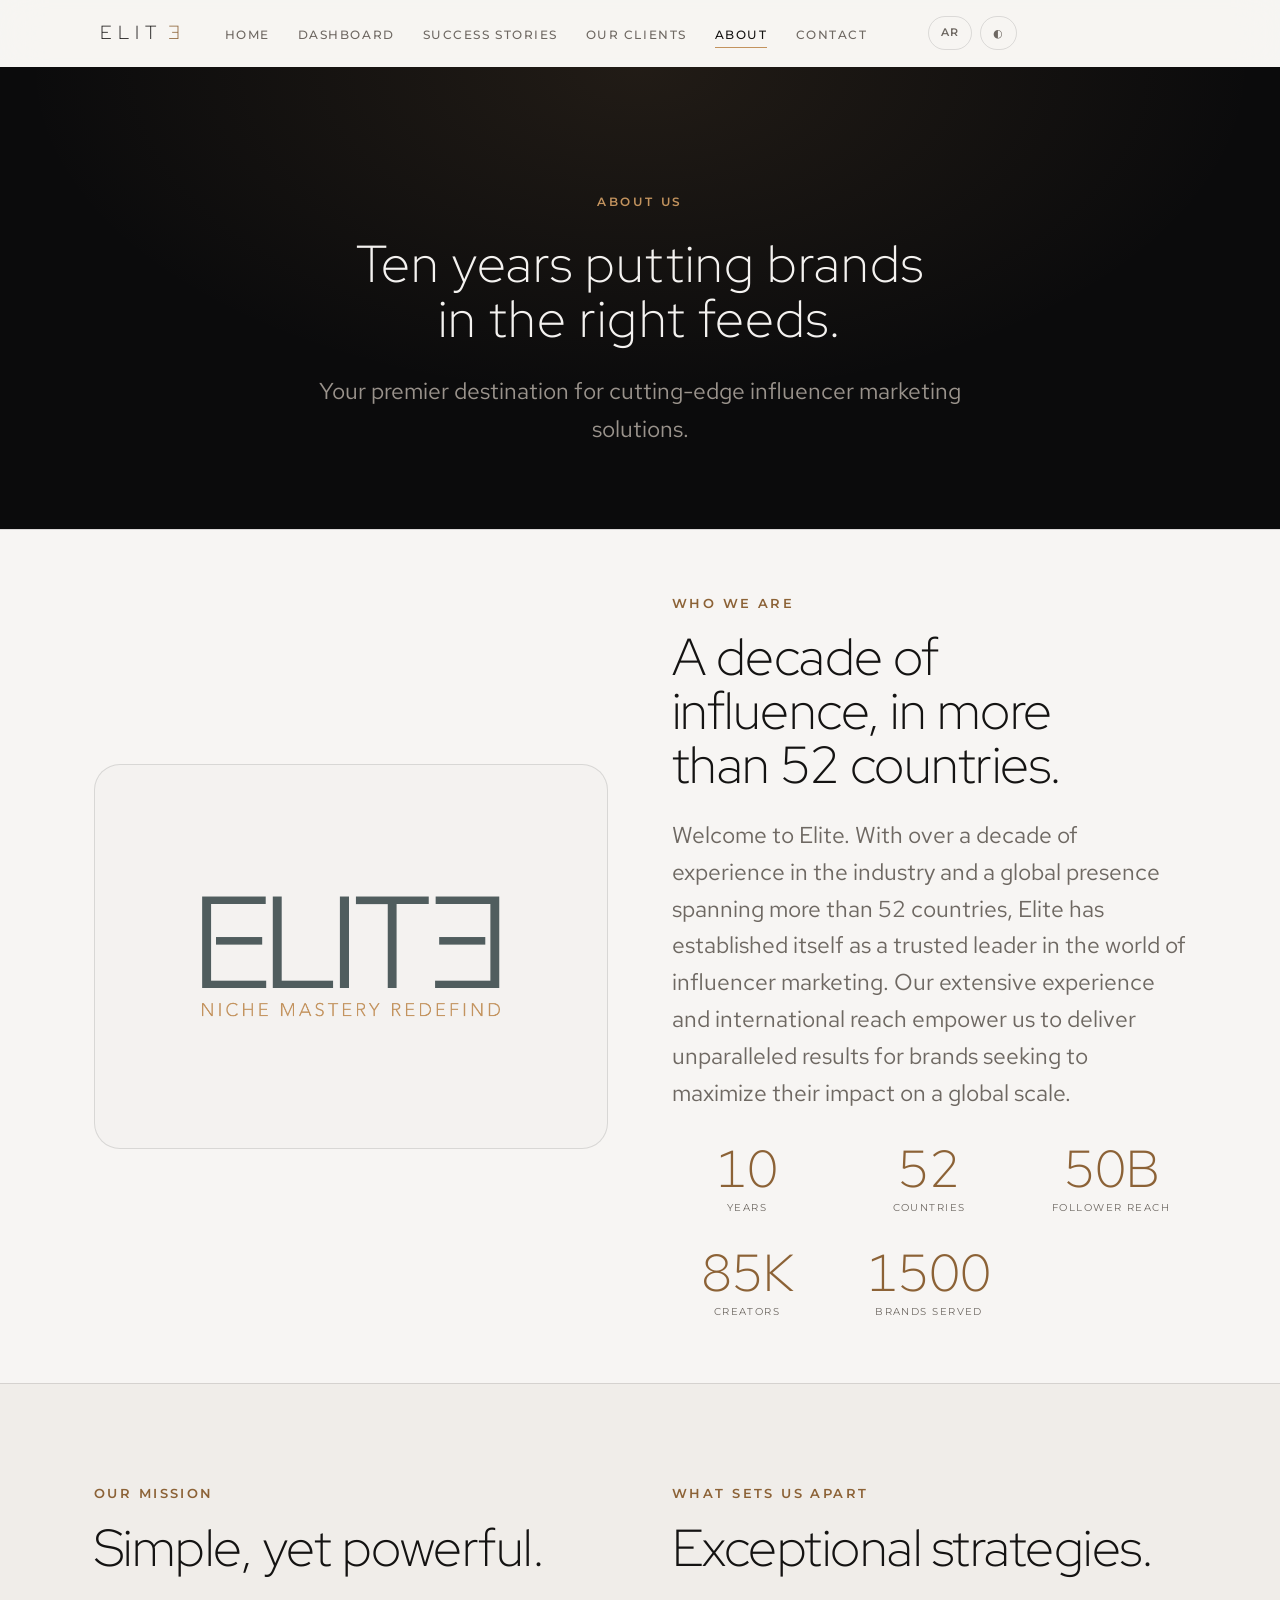
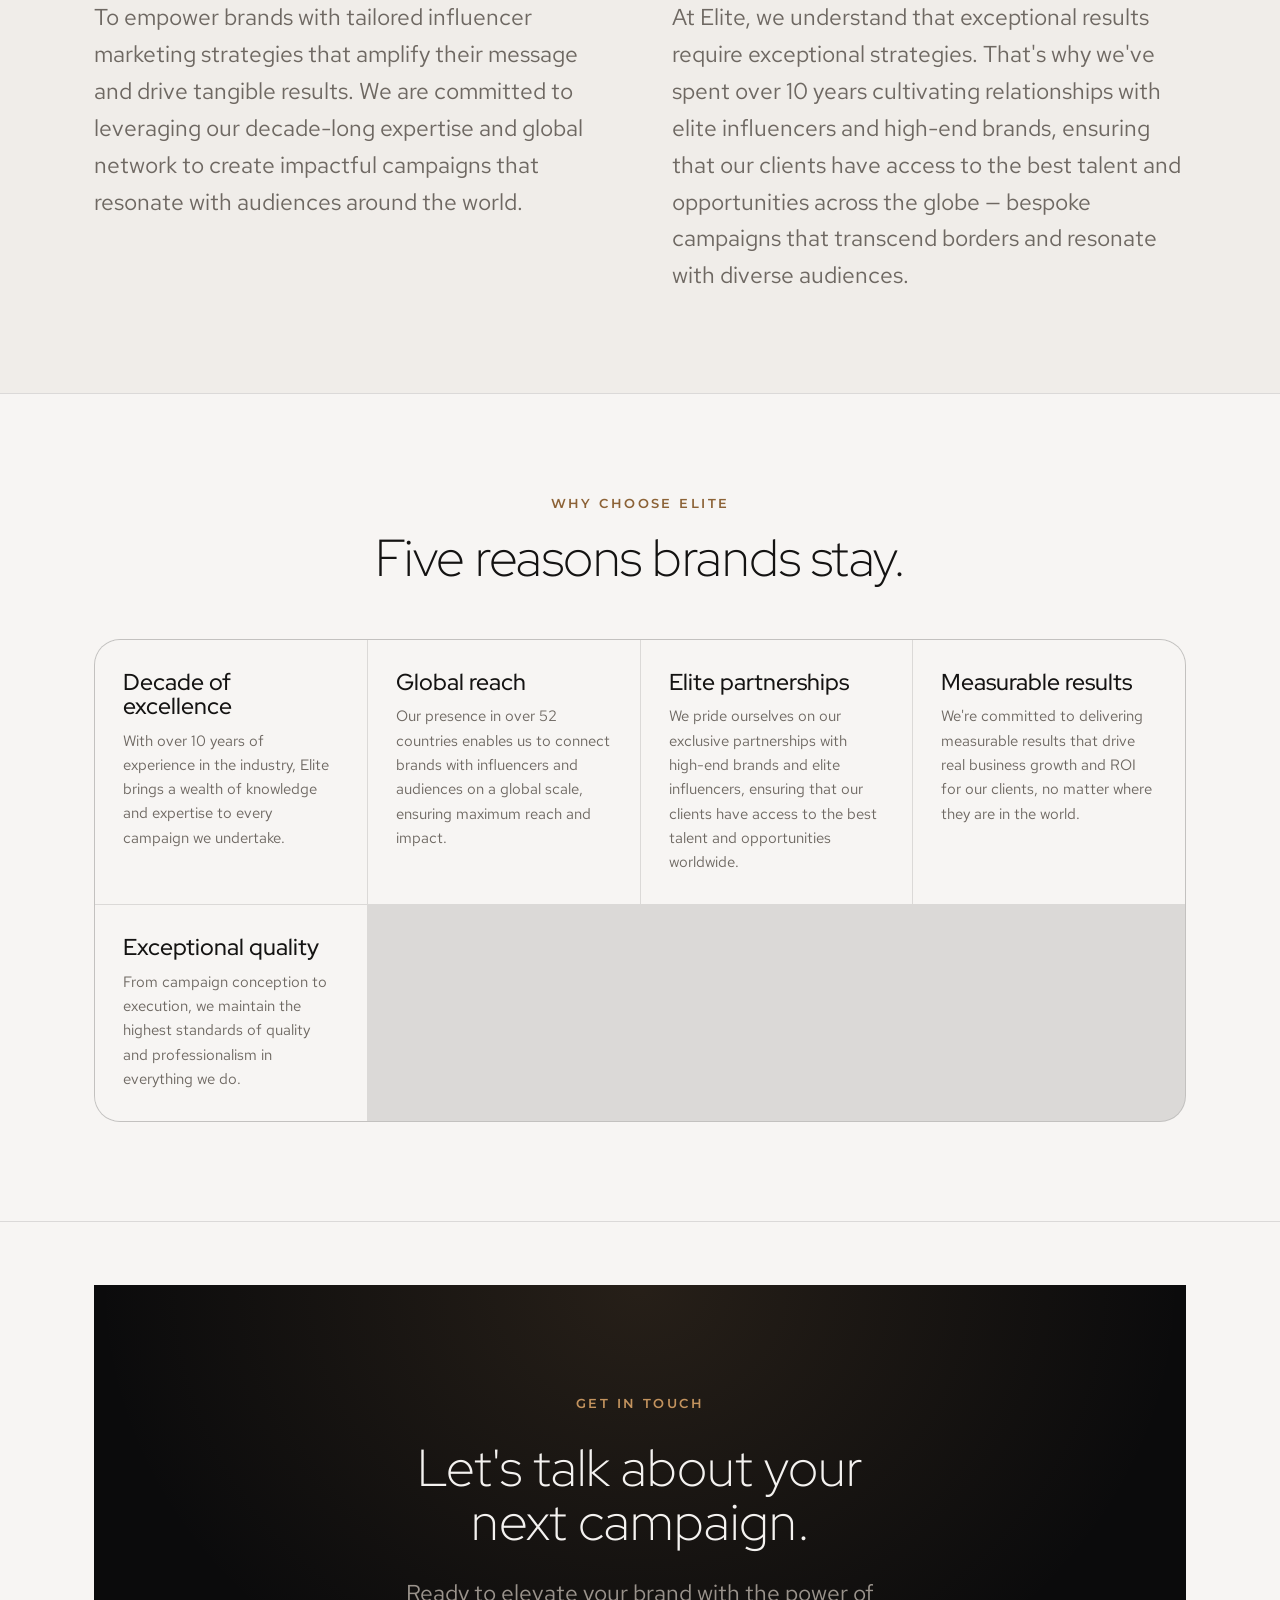
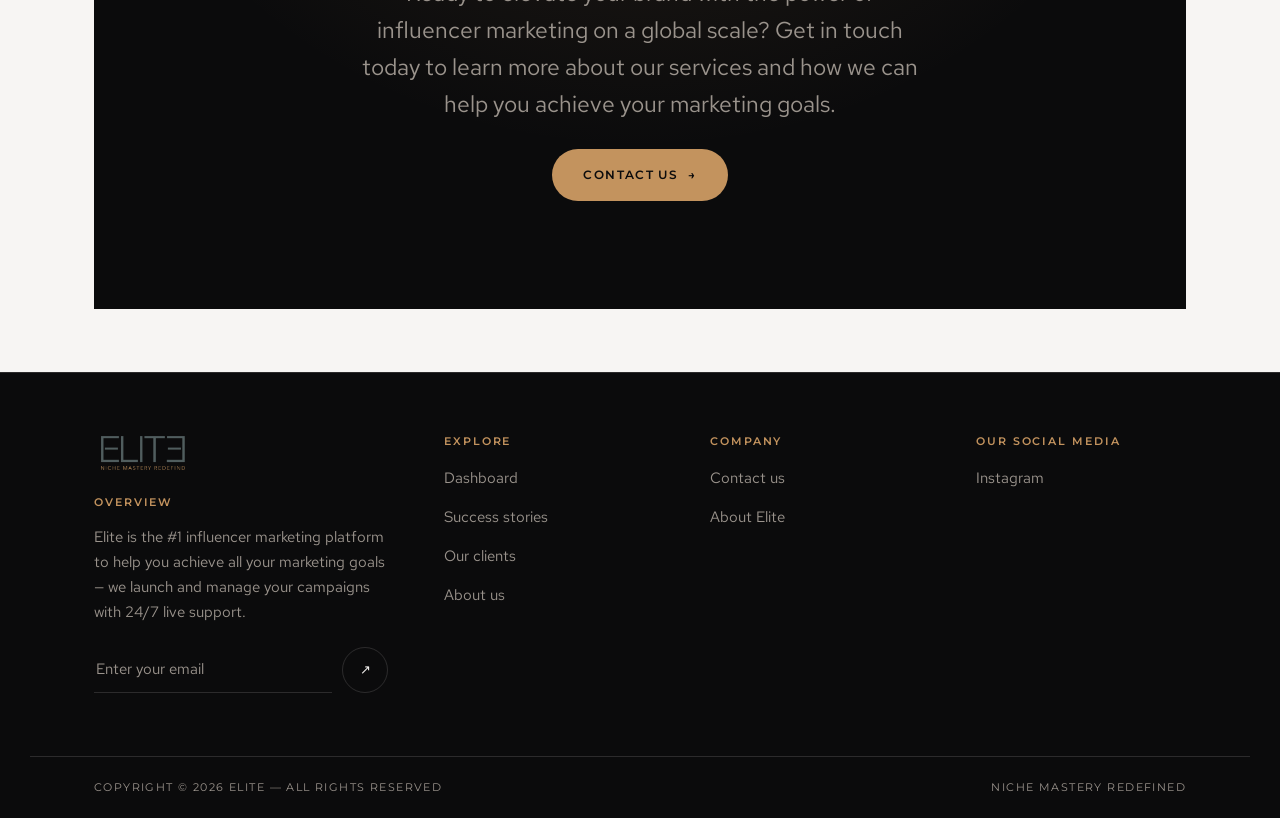
==== commit 0a4e1c75: "About: the brand lockup replaces the bare E in the split panel The panel keeps a light ground in bot" ====
--- a/about.html
+++ b/about.html
@@ -49,7 +49,7 @@
   </div></section>
   <section class="sec sec--tight"><div class="wrap">
     <div class="split">
-      <div class="split__media reveal" style="display:grid;place-items:center;color:var(--gold-text);font-family:'Red Hat Display',sans-serif;font-size:8rem;font-weight:300">E</div>
+      <div class="split__media split__media--logo reveal"><img src="assets/img/elite-logo.svg" alt="Elite — Niche Mastery Redefined" width="572" height="232" loading="lazy" decoding="async"></div>
       <div class="reveal" style="transition-delay:.1s">
         <p class="eyebrow">Who we are</p>
         <h2 class="sec-title mt-4">A decade of influence, in more than 52 countries.</h2>
--- a/assets/css/elite.css
+++ b/assets/css/elite.css
@@ -238,6 +238,7 @@
 }
 .marquee-track{display:flex;flex:0 0 auto;align-items:center;animation:slide 62s linear infinite}
 .marquee:hover .marquee-track{animation-play-state:paused}
+.trust.is-paused .marquee-track{animation-play-state:paused}
 @keyframes slide{from{transform:translateX(0)}to{transform:translateX(-100%)}}
 .logo-cell{
   flex:0 0 auto;padding:0 clamp(24px,3.4vw,52px);
@@ -265,7 +266,11 @@
   font-family:Montserrat,system-ui,sans-serif;font-weight:600;font-size:.66rem;
   letter-spacing:.18em;color:var(--gold-text);font-variant-numeric:tabular-nums;
 }
-.svc-title{font-size:var(--step-2);line-height:1.06}
+.svc-title{
+  font-size:clamp(1.45rem,1.15rem + .85vw,2rem);line-height:1.08;
+  /* "Performance" is the longest word in the set and must not spill. */
+  overflow-wrap:break-word;hyphens:auto;
+}
 .svc-title b{display:block;font-weight:700;letter-spacing:-.01em}
 .svc-title span{display:block;font-weight:300;color:var(--ink-soft)}
 .svc-copy{color:var(--ink-soft);font-size:var(--step-0);line-height:1.62}
@@ -281,7 +286,7 @@
 .why-item p{color:var(--ink-soft);font-size:.95rem;line-height:1.6}
 
 /* ============ MARKET / PROOF ============ */
-.proof{display:grid;grid-template-columns:repeat(auto-fit,minmax(300px,1fr));gap:clamp(28px,5vw,72px)}
+.proof{display:grid;grid-template-columns:repeat(auto-fit,minmax(min(300px,100%),1fr));gap:clamp(28px,5vw,72px)}
 .proof h3{font-size:var(--step-1);font-weight:500;margin-bottom:22px}
 .meters{display:grid;gap:18px}
 .meter-row{display:grid;gap:8px}
@@ -335,6 +340,7 @@
 .split--reverse .split__media{order:2}
 .split__media{position:relative;aspect-ratio:4/3;border-radius:var(--r-card);background:var(--surface-2);overflow:hidden;border:1px solid var(--line)}
 @media (max-width:760px){
+  .form-grid{grid-template-columns:1fr}
   .split,.split--reverse{grid-template-columns:1fr}
   .split--reverse .split__media{order:0}
 }
@@ -454,12 +460,12 @@
 .cta .eyebrow{color:var(--gold)}
 
 /* ============ PAGE HEAD ============ */
-.pagehead{background:var(--obsidian);color:var(--on-obsidian);padding-block:clamp(60px,10vh,110px) clamp(40px,6vh,72px);text-align:center;position:relative;overflow:hidden}
+.pagehead{background:var(--obsidian);color:var(--on-obsidian);padding-block:clamp(88px,14vh,168px) clamp(64px,9vh,112px);text-align:center;position:relative;overflow:hidden}
 .pagehead::before{content:"";position:absolute;inset:0;background:radial-gradient(80% 120% at 50% 0%,rgba(195,147,94,.12),transparent 60%)}
-.pagehead-in{position:relative;display:grid;gap:18px;justify-items:center;max-width:64ch;margin-inline:auto}
-.pagehead h1{font-size:var(--step-3);letter-spacing:.04em;font-weight:300}
+.pagehead-in{position:relative;display:grid;gap:26px;justify-items:center;max-width:78ch;margin-inline:auto}
+.pagehead h1{font-size:var(--step-3);letter-spacing:.02em;font-weight:300;max-width:20ch}
 .pagehead .tag{font-family:Montserrat,system-ui,sans-serif;font-size:.72rem;letter-spacing:.24em;text-transform:uppercase;color:var(--gold);font-weight:600}
-.pagehead .lede{color:var(--on-obsidian-soft);font-size:var(--step-1);line-height:1.6;max-width:60ch}
+.pagehead .lede{color:var(--on-obsidian-soft);font-size:var(--step-1);line-height:1.65;max-width:68ch}
 .pagehead .row{display:flex;flex-wrap:wrap;gap:14px;justify-content:center;margin-top:8px}
 
 /* ============ FOOTER ============ */
@@ -663,7 +669,7 @@
    --card-accent is an HSL triple set per market on the element.
    ============================================================ */
 .dcard-grid{
-  display:grid;grid-template-columns:repeat(auto-fill,minmax(300px,1fr));
+  display:grid;grid-template-columns:repeat(auto-fill,minmax(min(300px,100%),1fr));
   gap:clamp(18px,2.2vw,28px);
 }
 .dcard{
@@ -776,13 +782,9 @@
 .reel-head{text-align:center;margin-bottom:clamp(40px,7vh,80px)}
 .reel-kicker{
   font-family:Montserrat,system-ui,sans-serif;font-weight:600;font-size:var(--step--1);
-  letter-spacing:.24em;text-transform:uppercase;color:var(--gold-text);margin-bottom:12px;
-}
-.reel-title{
-  font-family:"Red Hat Display",system-ui,sans-serif;font-weight:700;
-  font-size:clamp(2.6rem,1.6rem + 4.6vw,5.4rem);line-height:.95;
-  letter-spacing:-.03em;text-transform:uppercase;color:var(--ink);
-}
+  letter-spacing:.24em;text-transform:uppercase;color:var(--gold-text);margin:0;
+}
+
 
 .reel{border-inline:1px solid var(--line)}
 .reel__row{
@@ -898,3 +900,20 @@
 @media (prefers-reduced-motion:reduce){
   .dcard__play,.dcard:hover .dcard__play{transition:none;transform:translate(-50%,-50%)}
 }
+
+/* Safety net against a stray wide child: clip, not hidden, so position:sticky
+   on the header keeps working. */
+html,body{overflow-x:clip}
+@media (pointer:coarse){
+  .dcard__cta{min-height:44px}
+  .reel__play,.dcard__play{width:56px;height:56px}
+}
+
+/* Brand plaque on the About page. The logo artwork is dark slate with a gold
+   tagline, so the panel keeps a light ground in both themes rather than
+   inverting it — inverting would turn the gold half blue. */
+.split__media--logo{
+  background:#F4F2F0;display:grid;place-items:center;
+  padding:clamp(28px,5vw,64px);border-color:rgba(20,19,18,.12);
+}
+.split__media--logo img{width:min(78%,360px);height:auto;object-fit:contain}
